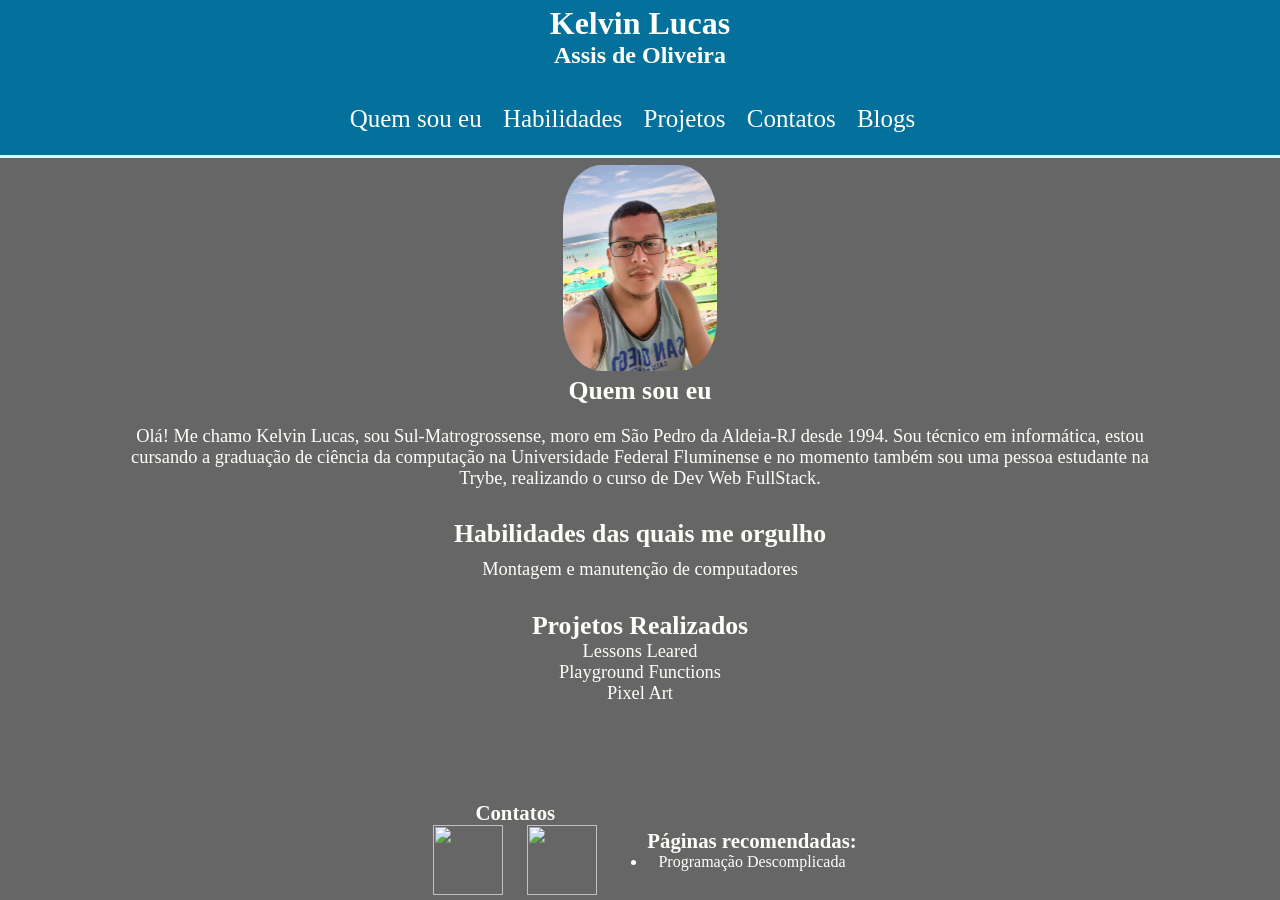
==== index.html @ f5dcf9ac "atualizacao" ====
<!DOCTYPE html>
<html lang="pt-br">
    <head>
        <title>Portfólio | Kelvin Lucas</title>
        <meta charset="UTF-8">
        <link href="css/estilo.css" rel="stylesheet" type="text/css">
    </head>

    <body>

        <header>
            <div class="cabecalho">
                <h1>Kelvin Lucas</h1>
                <h2>Assis  de Oliveira</h2>
            </div>
            <nav>
                <a class="menu" href="#quem-sou-eu">Quem sou eu</a>
                <a class="menu" href="#habilidades">Habilidades</a>
                <a class="menu" href="#project">Projetos</a>
                <a class="menu" href="#contato">Contatos</a>
                <a class="menu" href="#blog">Blogs</a>
             </nav>
        </header>

        <section>
            <div class="quem-sou-eu">
                <img id="foto-perfil" src="imagens/foto-perfil.jpg"><br>
                <h3>Quem sou eu</h3>
                <p class="texto">
                    Olá! Me chamo Kelvin Lucas, sou Sul-Matrogrossense, moro em São Pedro da Aldeia-RJ 
                    desde 1994. Sou técnico em informática, estou cursando a graduação de ciência da 
                    computação na Universidade Federal Fluminense e no momento também sou uma pessoa 
                    estudante na <a href="https://www.betrybe.com/">Trybe</a>, realizando o curso de Dev Web FullStack. 
                </p>
            </div>
            
            <div class="habilidades">
                <h3>Habilidades das quais me orgulho</h3>
                <ul>
                    <li>Montagem e manutenção de computadores</li>
                    <li></li>
                </ul>
            </div>
            <div class="projects" id="project">
                <ul>
                    <h3>Projetos Realizados</h3>
                    <li>
                        <a href="https://github.com/klaolp/projeto-leassons-learned-trybe">
                            Lessons Leared
                        </a>
                    </li>
                    <li>
                        <a href="https://github.com/klaolp/projeto-playground-functions-trybe">
                            Playground Functions
                        </a>
                    </li>
                    <li>
                        <a href="https://github.com/klaolp/projeto-pixel-art-trybe">
                            Pixel Art
                        </a>
                    </li>
                </ul>
            </div>
           
        </section>

        <footer>
            <div class="contato" id="contato">
                <h3>Contatos</h3>
                <a href="https://github.com/klaolp">
                    <img 
                        src="https://cdn.jsdelivr.net/gh/devicons/devicon/icons/github/github-original.svg"
                    />
                </a>
                <a href="https://www.linkedin.com/in/kelvin-lucas-assis-de-oliveira-46298821b/">
                    <img
                        src="https://cdn.jsdelivr.net/gh/devicons/devicon/icons/linkedin/linkedin-original-wordmark.svg"
                    />
                </a>
            </div>
            <div class="blogs" id="blog">
                <ul>
                    <h3>Páginas recomendadas:</h3>
                    <li>
                        <a
                            href="https://programacaodescomplicada.wordpress.com/"
                            target="_blank"
                        >
                            Programação Descomplicada
                        </a>
                    </li>
                </ul>
            </div>
        </footer>
    </body>
</html>
---- css/estilo.css ----
/* PARTE GERAL DA PÁGINA*/ /**/
*{
    padding: 0;
    margin: 0;
    font-family: "Century Gothic";
    text-align: center;
}

/*CABEÇALHO*/
header{
    background-color: #03719C;
    text-align: center;
    padding-top: 5px;
    height: 150px;
    width: 100%;
}

.cabecalho{
    height: 100px;
}

/*Menu de Navegação (Dentro do Header)*/
nav{
    text-align: center;
    font-size: 25px;
    height: 50px;
    vertical-align: middle;
    border-bottom: solid 3px #D0FEFE;
}

nav a{
    text-decoration: none;
    margin-right: 15px;
}

nav a:hover{
    color: #ffff80;
}

/*Conteúdo do section em diante*/
body {
    background-color: #666666;
    color: #fffffa;
    height: 100vh;
}
section{
    height: calc(100% - 250px);
    display: flex;
    flex-direction: column;
    overflow: auto;
    font-size: 1.15em;
}

section h3 {
    font-size: 1.4em;
}

section .texto {
    padding-left: 10%;
    padding-right: 10%;
}

.quem-sou-eu img{
    border-radius: 25%;
    margin-top: 10px;
}

.quem-sou-eu p{
    margin-top: 20px;
}

.habilidades{
    margin-top: 30px;
}

.habilidades li{
    margin-top: 10px;
}

a{
    color: #fffffa;
    text-decoration: none;
}

a:hover {
    color: black;
}

.quem-sou-eu img {
    width: 154px;
    height: 206px;
}

/* Rodapé */
footer {
    position: absolute;
    bottom: 0;
    width: 100%;
    display: flex;
    flex-direction: row;
    align-items: center;
    justify-content: center;
    height: 100px;
}

footer h3 {
    font-size: 1.3em;
}

.contato {
    padding-left: 20px;
    padding-right: 20px;
}

.contato img{
    width: 70px;
    height: 70px;
    padding-left: 10px;
    padding-right: 10px;
}

.blogs {
    padding-left: 20px;
    padding-right: 20px;
}
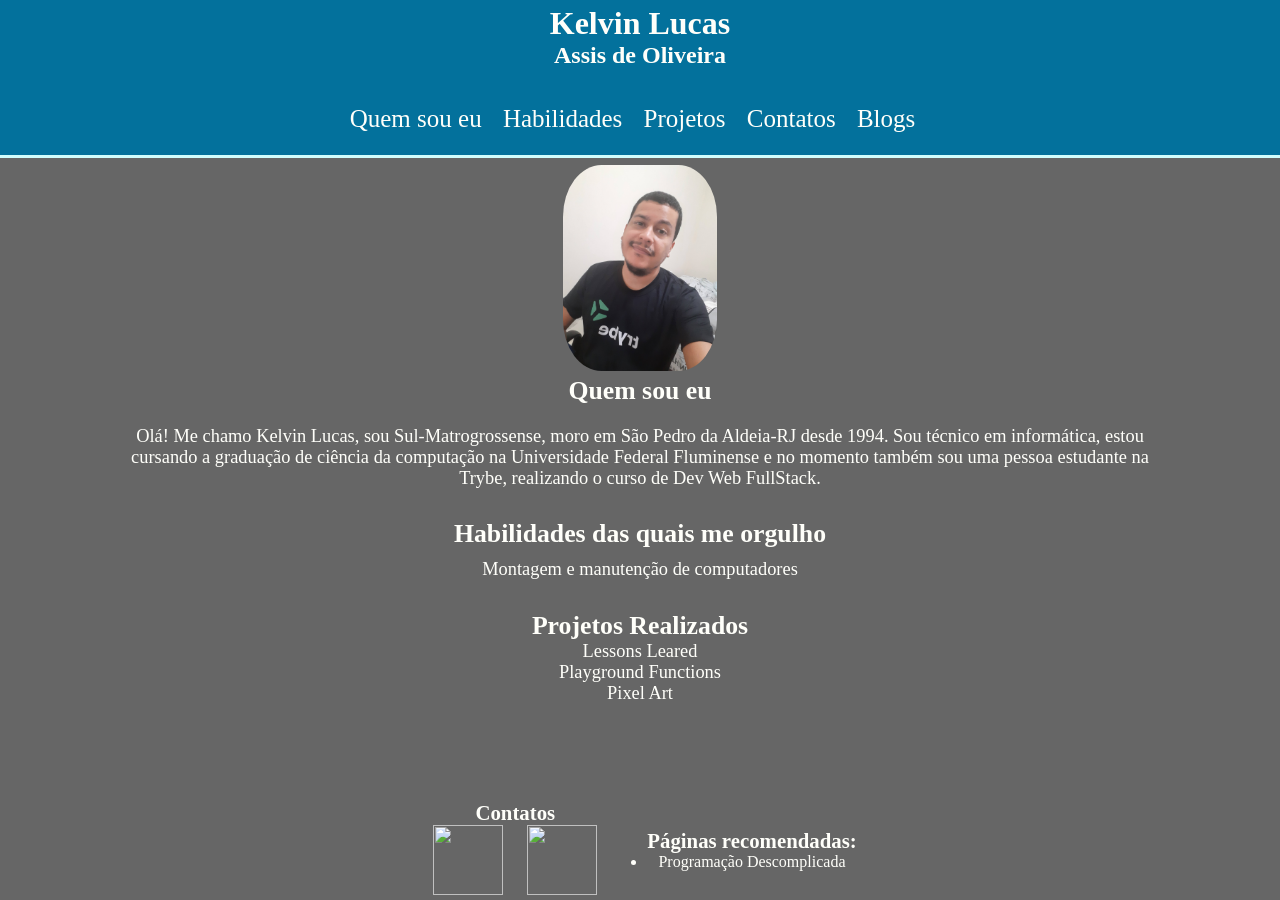
==== commit 0986eea7: "Atualização" ====
(no text change in the page or its own stylesheets)
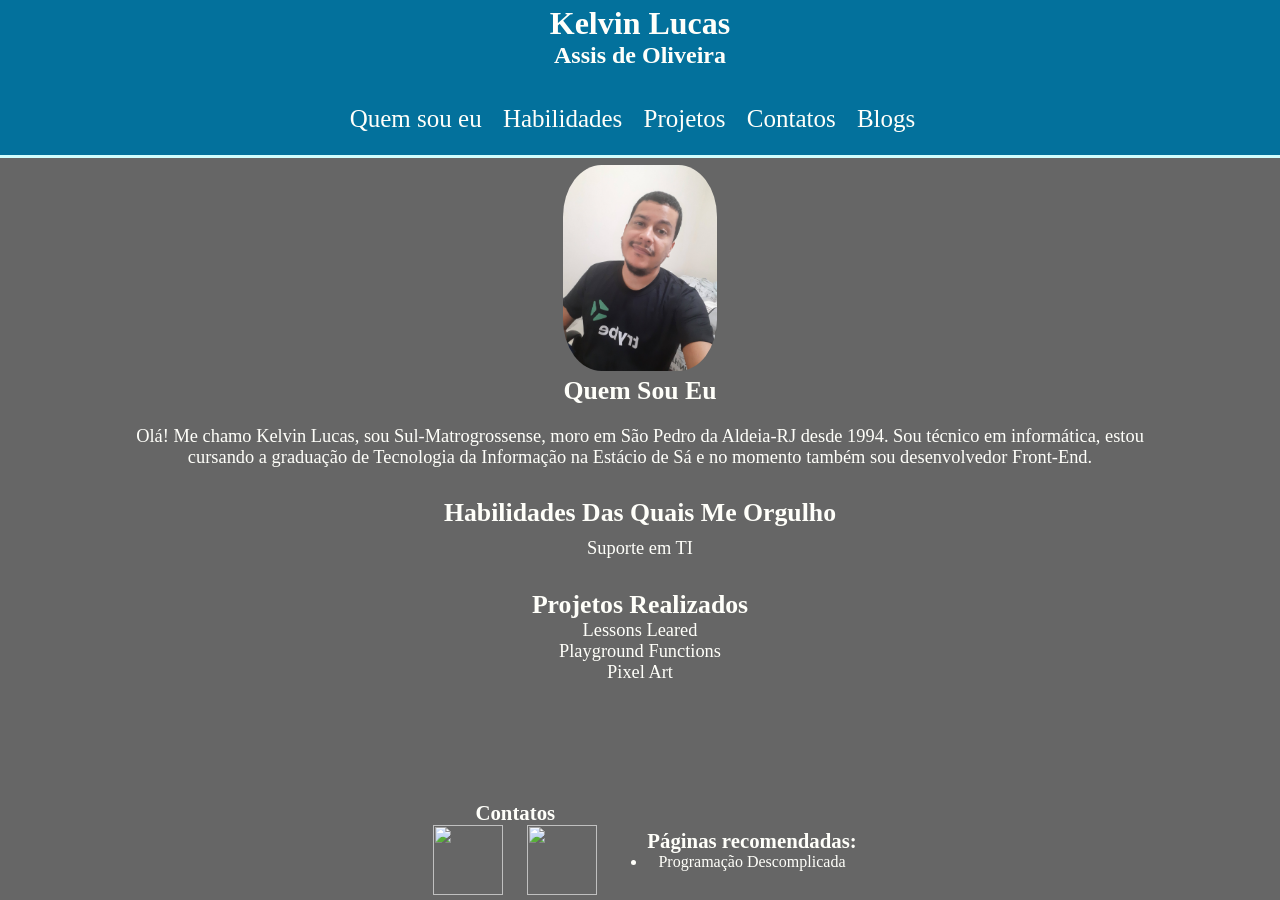
==== commit 97119c41: "Mudanças antes do bootstrap" ====
--- a/index.html
+++ b/index.html
@@ -25,19 +25,18 @@
         <section>
             <div class="quem-sou-eu">
                 <img id="foto-perfil" src="imagens/foto-perfil.jpg"><br>
-                <h3>Quem sou eu</h3>
+                <h3>Quem Sou Eu</h3>
                 <p class="texto">
                     Olá! Me chamo Kelvin Lucas, sou Sul-Matrogrossense, moro em São Pedro da Aldeia-RJ 
-                    desde 1994. Sou técnico em informática, estou cursando a graduação de ciência da 
-                    computação na Universidade Federal Fluminense e no momento também sou uma pessoa 
-                    estudante na <a href="https://www.betrybe.com/">Trybe</a>, realizando o curso de Dev Web FullStack. 
+                    desde 1994. Sou técnico em informática, estou cursando a graduação de Tecnologia da Informação
+                    na Estácio de Sá e no momento também sou desenvolvedor Front-End. 
                 </p>
             </div>
             
             <div class="habilidades">
-                <h3>Habilidades das quais me orgulho</h3>
+                <h3>Habilidades Das Quais Me Orgulho</h3>
                 <ul>
-                    <li>Montagem e manutenção de computadores</li>
+                    <li>Suporte em TI</li>
                     <li></li>
                 </ul>
             </div>
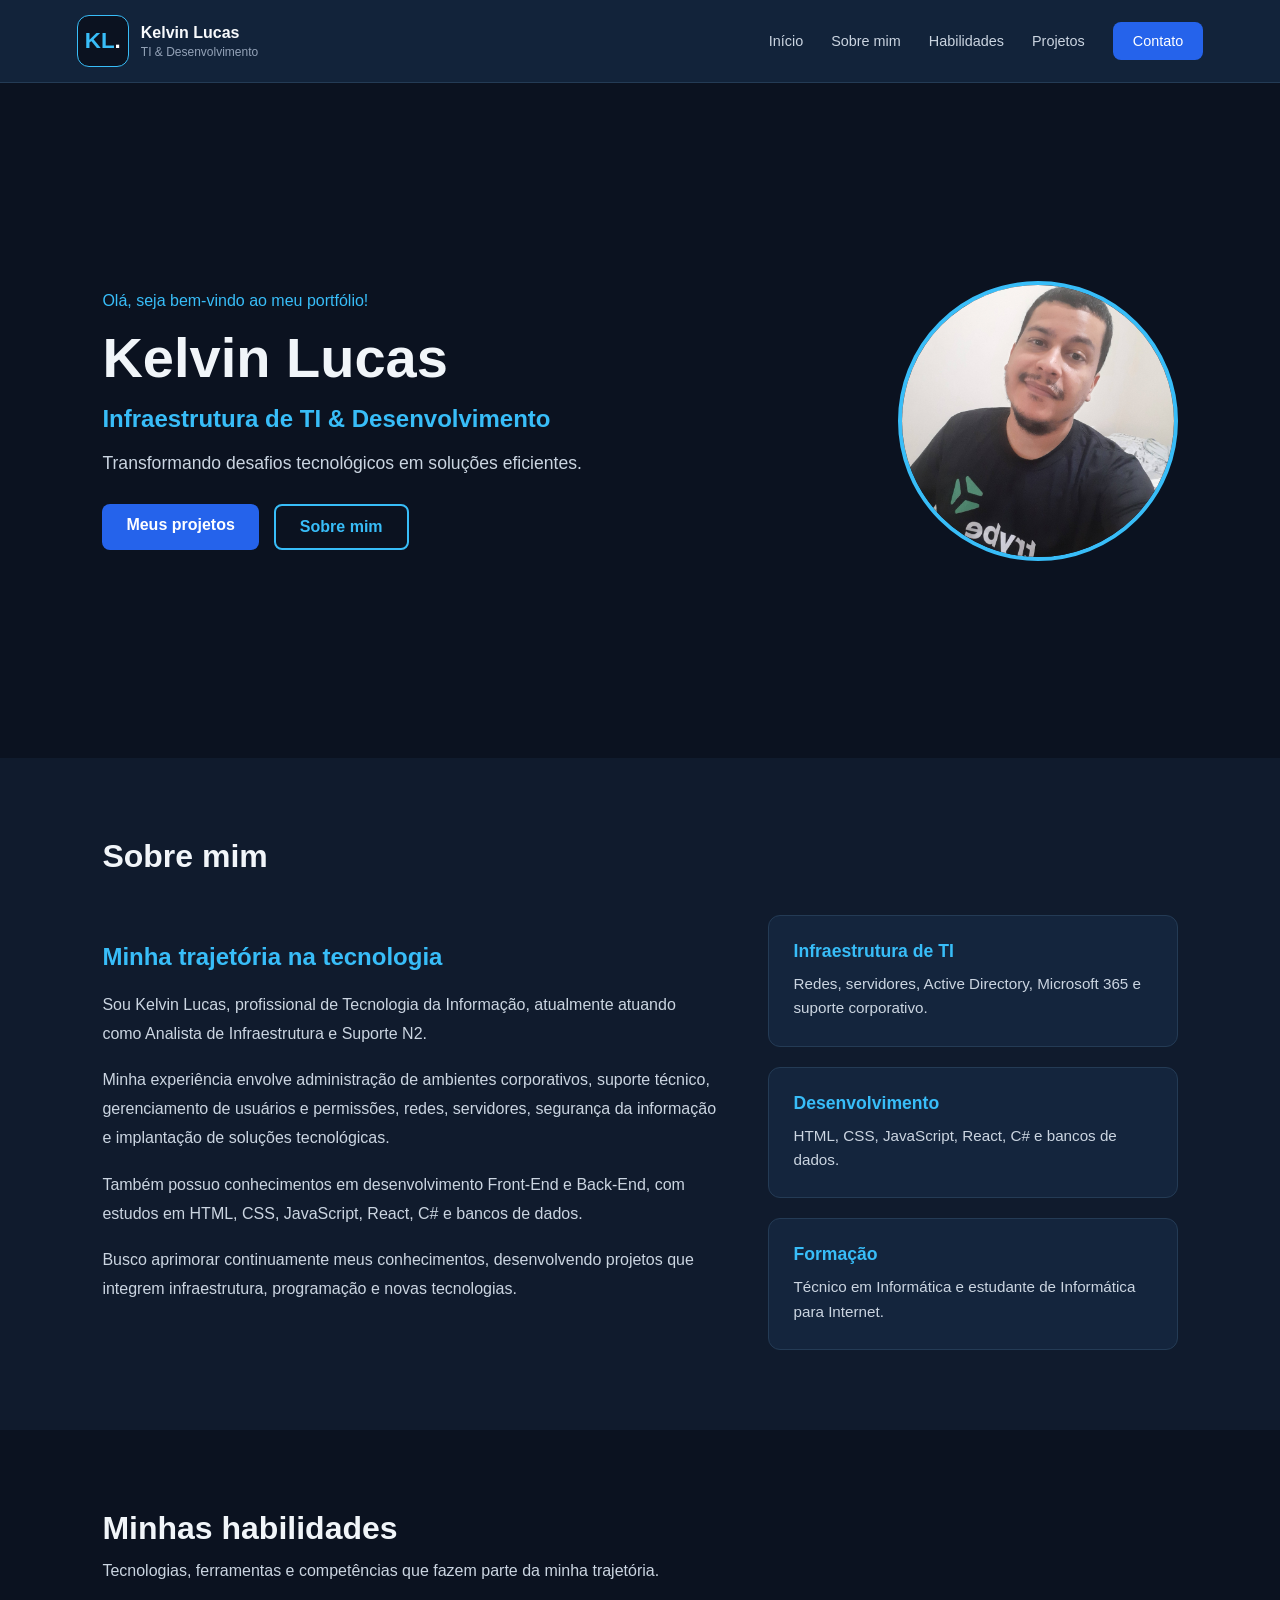
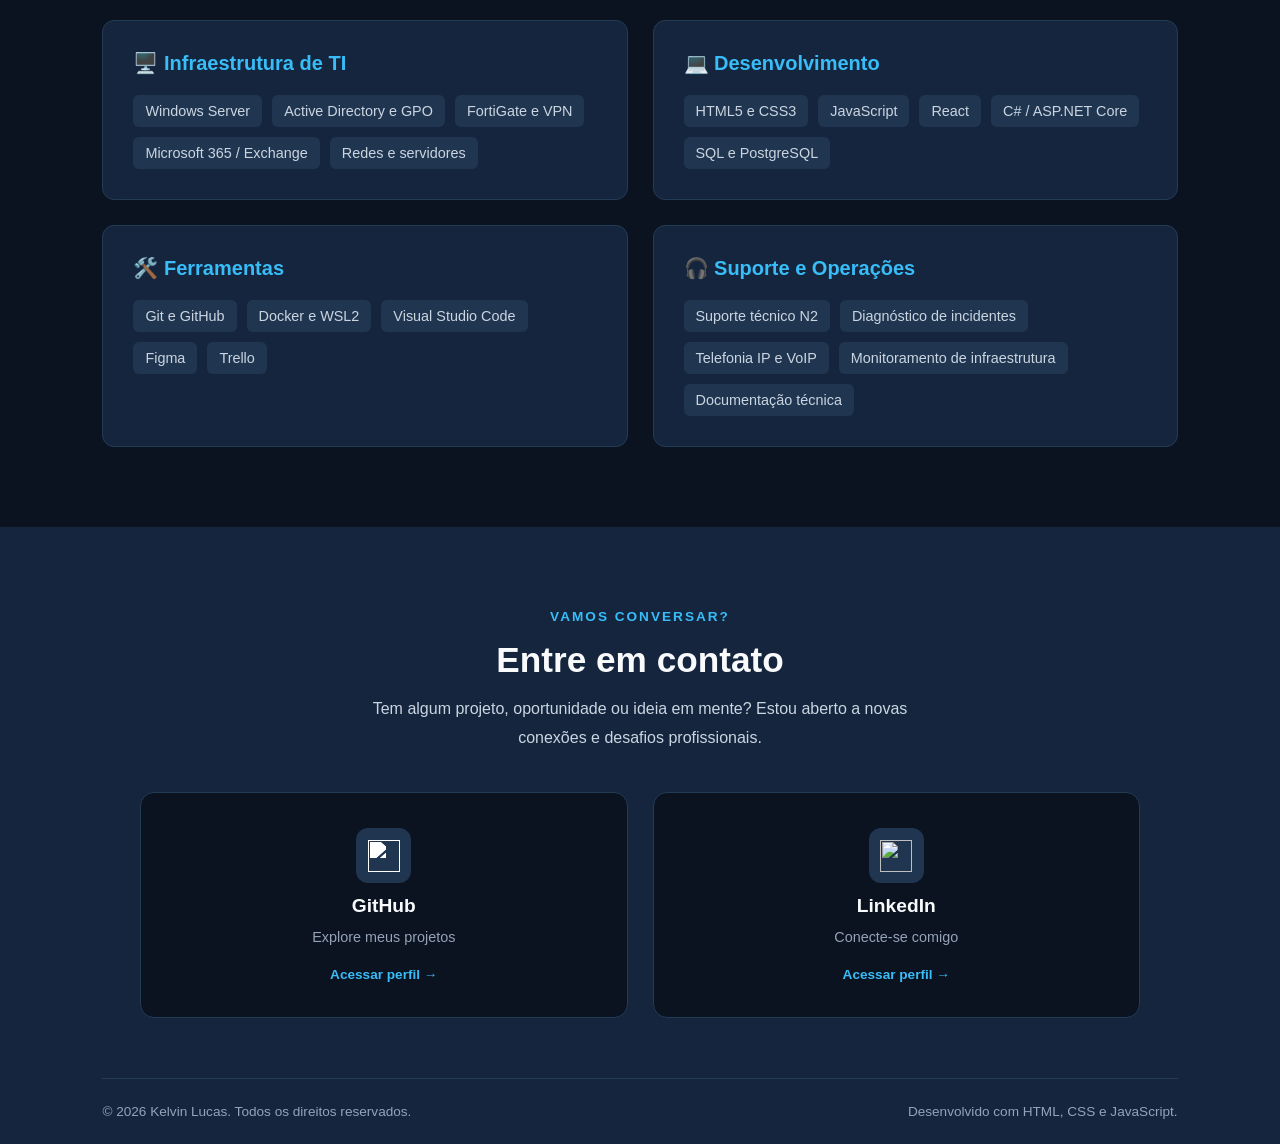
==== commit 0bcd3381: "Atualiza layout e identidade visual do portfolio" ====
--- a/index.html
+++ b/index.html
@@ -1,95 +1,317 @@
 <!DOCTYPE html>
 <html lang="pt-br">
     <head>
-        <title>Portfólio | Kelvin Lucas</title>
         <meta charset="UTF-8">
-        <link href="css/estilo.css" rel="stylesheet" type="text/css">
+        <meta name="viewport"
+            content="width=device-width, initial-scale=1.0">
+
+        <meta name="description"
+            content="Portfólio profissional de Kelvin Lucas,
+            profissional de Tecnologia da Informação.">
+
+        <title>Kelvin Lucas | TI & Desenvolvimento</title>
+
+        <link rel="icon" type="image/svg+xml" href="imagens/favicon.svg">
+
+        <link rel="stylesheet" href="css/estilo.css">
     </head>
 
     <body>
 
-        <header>
-            <div class="cabecalho">
-                <h1>Kelvin Lucas</h1>
-                <h2>Assis  de Oliveira</h2>
+        
+        <header class="header">
+
+            <div class="header-container">
+
+                <a href="#inicio" class="logo" aria-label="Voltar ao início">
+
+                    <span class="logo-simbolo">KL<span>.</span></span>
+
+                    <div class="logo-texto">
+                        <strong>Kelvin Lucas</strong>
+                        <small>TI & Desenvolvimento</small>
+                    </div>
+
+                </a>
+
+                <nav class="menu-navegacao" aria-label="Navegação principal">
+
+                    <a href="#inicio">Início</a>
+                    <a href="#sobre">Sobre mim</a>
+                    <a href="#habilidades">Habilidades</a>
+                    <a href="#projetos">Projetos</a>
+                    <a href="#contato" class="menu-contato">Contato</a>
+
+                </nav>
+
             </div>
-            <nav>
-                <a class="menu" href="#quem-sou-eu">Quem sou eu</a>
-                <a class="menu" href="#habilidades">Habilidades</a>
-                <a class="menu" href="#project">Projetos</a>
-                <a class="menu" href="#contato">Contatos</a>
-                <a class="menu" href="#blog">Blogs</a>
-             </nav>
+
         </header>
 
-        <section>
-            <div class="quem-sou-eu">
-                <img id="foto-perfil" src="imagens/foto-perfil.jpg"><br>
-                <h3>Quem Sou Eu</h3>
-                <p class="texto">
-                    Olá! Me chamo Kelvin Lucas, sou Sul-Matrogrossense, moro em São Pedro da Aldeia-RJ 
-                    desde 1994. Sou técnico em informática, estou cursando a graduação de Tecnologia da Informação
-                    na Estácio de Sá e no momento também sou desenvolvedor Front-End. 
+
+        <main>
+
+            <section id="inicio" class="inicio">
+
+                <div class="inicio-conteudo">
+
+                    <div class="inicio-texto">
+                        <span class="saudacao">
+                            Olá, seja bem-vindo ao meu portfólio!
+                        </span>
+
+                        <h2>Kelvin Lucas</h2>
+
+                        <h3>
+                            Infraestrutura de TI &
+                            Desenvolvimento
+                        </h3>
+
+                        <p>
+                            Transformando desafios tecnológicos
+                            em soluções eficientes.
+                        </p>
+
+                        <div class="inicio-botoes">
+                            <a href="#projetos" class="btn-primario">
+                                Meus projetos
+                            </a>
+
+                            <a href="#sobre" class="btn-secundario">
+                                Sobre mim
+                            </a>
+                        </div>
+                    </div>
+
+                    <div class="inicio-imagem">
+                        <img
+                            src="imagens/foto-perfil.jpg"
+                            alt="Foto de Kelvin Lucas"
+                        >
+                    </div>
+
+                </div>
+
+            </section>
+
+            <!-- ETAPA 2.2 - SOBRE MIM -->
+
+            <section id="sobre" class="sobre">
+
+                <div class="sobre-container">
+
+                    <h2>Sobre mim</h2>
+
+                    <div class="sobre-conteudo">
+
+                        <div class="sobre-texto">
+
+                            <h3>Minha trajetória na tecnologia</h3>
+
+                            <p>
+                                Sou Kelvin Lucas, profissional de Tecnologia
+                                da Informação, atualmente atuando como
+                                Analista de Infraestrutura e Suporte N2.
+                            </p>
+
+                            <p>
+                                Minha experiência envolve administração
+                                de ambientes corporativos, suporte técnico,
+                                gerenciamento de usuários e permissões,
+                                redes, servidores, segurança da informação
+                                e implantação de soluções tecnológicas.
+                            </p>
+
+                            <p>
+                                Também possuo conhecimentos em
+                                desenvolvimento Front-End e Back-End,
+                                com estudos em HTML, CSS, JavaScript,
+                                React, C# e bancos de dados.
+                            </p>
+
+                            <p>
+                                Busco aprimorar continuamente meus
+                                conhecimentos, desenvolvendo projetos
+                                que integrem infraestrutura, programação
+                                e novas tecnologias.
+                            </p>
+
+                        </div>
+
+                        <div class="sobre-cards">
+
+                            <article class="sobre-card">
+                                <h4>Infraestrutura de TI</h4>
+                                <p>
+                                    Redes, servidores, Active Directory,
+                                    Microsoft 365 e suporte corporativo.
+                                </p>
+                            </article>
+
+                            <article class="sobre-card">
+                                <h4>Desenvolvimento</h4>
+                                <p>
+                                    HTML, CSS, JavaScript, React,
+                                    C# e bancos de dados.
+                                </p>
+                            </article>
+
+                            <article class="sobre-card">
+                                <h4>Formação</h4>
+                                <p>
+                                    Técnico em Informática e
+                                    estudante de Informática para Internet.
+                                </p>
+                            </article>
+
+                        </div>
+
+                    </div>
+
+                </div>
+
+            </section>
+
+            
+            <section id="habilidades" class="habilidades">
+
+                <div class="habilidades-container">
+
+                    <h2>Minhas habilidades</h2>
+
+                    <p class="habilidades-descricao">
+                        Tecnologias, ferramentas e competências
+                        que fazem parte da minha trajetória.
+                    </p>
+
+                    <div class="habilidades-grid">
+
+                        <!-- INFRAESTRUTURA -->
+                        <article class="habilidade-card">
+                            <h3>🖥️ Infraestrutura de TI</h3>
+
+                            <ul class="habilidade-lista">
+                                <li>Windows Server</li>
+                                <li>Active Directory e GPO</li>
+                                <li>FortiGate e VPN</li>
+                                <li>Microsoft 365 / Exchange</li>
+                                <li>Redes e servidores</li>
+                            </ul>
+                        </article>
+
+                        <!-- DESENVOLVIMENTO -->
+                        <article class="habilidade-card">
+                            <h3>💻 Desenvolvimento</h3>
+
+                            <ul class="habilidade-lista">
+                                <li>HTML5 e CSS3</li>
+                                <li>JavaScript</li>
+                                <li>React</li>
+                                <li>C# / ASP.NET Core</li>
+                                <li>SQL e PostgreSQL</li>
+                            </ul>
+                        </article>
+
+                        <!-- FERRAMENTAS -->
+                        <article class="habilidade-card">
+                            <h3>🛠️ Ferramentas</h3>
+
+                            <ul class="habilidade-lista">
+                                <li>Git e GitHub</li>
+                                <li>Docker e WSL2</li>
+                                <li>Visual Studio Code</li>
+                                <li>Figma</li>
+                                <li>Trello</li>
+                            </ul>
+                        </article>
+
+                        <!-- SUPORTE -->
+                        <article class="habilidade-card">
+                            <h3>🎧 Suporte e Operações</h3>
+
+                            <ul class="habilidade-lista">
+                                <li>Suporte técnico N2</li>
+                                <li>Diagnóstico de incidentes</li>
+                                <li>Telefonia IP e VoIP</li>
+                                <li>Monitoramento de infraestrutura</li>
+                                <li>Documentação técnica</li>
+                            </ul>
+                        </article>
+
+                    </div>
+
+                </div>
+
+            </section>
+
+
+        </main>
+
+        
+        <footer id="contato" class="footer">
+
+            <div class="contato-container">
+
+                <span class="contato-subtitulo">
+                    VAMOS CONVERSAR?
+                </span>
+
+                <h2>Entre em contato</h2>
+
+                <p class="contato-descricao">
+                    Tem algum projeto, oportunidade ou ideia em mente?
+                    Estou aberto a novas conexões e desafios profissionais.
                 </p>
+
+                <div class="contato-grid">
+
+                    <a href="https://github.com/klaolp"
+                    target="_blank"
+                    rel="noopener noreferrer"
+                    class="contato-card">
+
+                        <div class="contato-icone">
+                            <img
+                                src="https://cdn.jsdelivr.net/gh/devicons/devicon@latest/icons/github/github-original.svg"
+                                alt=""
+                                class="icone-github"
+                            >
+                        </div>
+
+                        <h3>GitHub</h3>
+                        <p>Explore meus projetos</p>
+                        <span class="contato-link">Acessar perfil →</span>
+
+                    </a>
+
+                    <a href="https://www.linkedin.com/in/kelvin-lucas-assis-de-oliveira-46298821b/"
+                    target="_blank"
+                    rel="noopener noreferrer"
+                    class="contato-card">
+
+                        <div class="contato-icone">
+                            <img
+                                src="https://cdn.jsdelivr.net/gh/devicons/devicon@latest/icons/linkedin/linkedin-original.svg"
+                                alt=""
+                            >
+                        </div>
+
+                        <h3>LinkedIn</h3>
+                        <p>Conecte-se comigo</p>
+                        <span class="contato-link">Acessar perfil →</span>
+
+                    </a>
+
+                </div>
+
             </div>
-            
-            <div class="habilidades">
-                <h3>Habilidades Das Quais Me Orgulho</h3>
-                <ul>
-                    <li>Suporte em TI</li>
-                    <li></li>
-                </ul>
+
+            <div class="footer-bottom">
+                <p>© 2026 Kelvin Lucas. Todos os direitos reservados.</p>
+                <p>Desenvolvido com HTML, CSS e JavaScript.</p>
             </div>
-            <div class="projects" id="project">
-                <ul>
-                    <h3>Projetos Realizados</h3>
-                    <li>
-                        <a href="https://github.com/klaolp/projeto-leassons-learned-trybe">
-                            Lessons Leared
-                        </a>
-                    </li>
-                    <li>
-                        <a href="https://github.com/klaolp/projeto-playground-functions-trybe">
-                            Playground Functions
-                        </a>
-                    </li>
-                    <li>
-                        <a href="https://github.com/klaolp/projeto-pixel-art-trybe">
-                            Pixel Art
-                        </a>
-                    </li>
-                </ul>
-            </div>
-           
-        </section>
-
-        <footer>
-            <div class="contato" id="contato">
-                <h3>Contatos</h3>
-                <a href="https://github.com/klaolp">
-                    <img 
-                        src="https://cdn.jsdelivr.net/gh/devicons/devicon/icons/github/github-original.svg"
-                    />
-                </a>
-                <a href="https://www.linkedin.com/in/kelvin-lucas-assis-de-oliveira-46298821b/">
-                    <img
-                        src="https://cdn.jsdelivr.net/gh/devicons/devicon/icons/linkedin/linkedin-original-wordmark.svg"
-                    />
-                </a>
-            </div>
-            <div class="blogs" id="blog">
-                <ul>
-                    <h3>Páginas recomendadas:</h3>
-                    <li>
-                        <a
-                            href="https://programacaodescomplicada.wordpress.com/"
-                            target="_blank"
-                        >
-                            Programação Descomplicada
-                        </a>
-                    </li>
-                </ul>
-            </div>
+
         </footer>
+
     </body>
 </html>
--- a/css/estilo.css
+++ b/css/estilo.css
@@ -1,125 +1,518 @@
-/* PARTE GERAL DA PÁGINA*/ /**/
-*{
+/* =========================================
+   PORTFÓLIO KELVIN LUCAS - ESTILO GERAL
+========================================= */
+:root {
+    --fundo: #0B1220;
+    --fundo-alternativo: #101B2D;
+    --superficie: #14253D;
+    --borda: #243B55;
+    --destaque: #38BDF8;
+    --botao: #2563EB;
+    --texto: #F1F5F9;
+    --texto-suave: #CBD5E1;
+}
+
+* {
+    margin: 0;
     padding: 0;
-    margin: 0;
-    font-family: "Century Gothic";
+    box-sizing: border-box;
+}
+
+html { scroll-behavior: smooth; }
+
+body {
+    font-family: Arial, sans-serif;
+    background-color: var(--fundo);
+    color: var(--texto);
+    min-height: 100vh;
+    display: flex;
+    flex-direction: column;
+}
+
+a { color: inherit; }
+
+
+/* =========================================
+   HEADER MODERNO
+========================================= */
+
+.header {
+    position: sticky;
+    top: 0;
+    z-index: 1000;
+
+    width: 100%;
+    padding: 15px 6%;
+
+    background-color: rgba(20, 37, 61, 0.92);
+    backdrop-filter: blur(12px);
+
+    border-bottom: 1px solid #243B55;
+}
+
+.header-container {
+    max-width: 1200px;
+    margin: 0 auto;
+
+    display: flex;
+    justify-content: space-between;
+    align-items: center;
+    gap: 30px;
+}
+
+/* LOGOTIPO */
+
+.logo {
+    display: flex;
+    align-items: center;
+    gap: 12px;
+
+    text-decoration: none;
+}
+
+.logo-simbolo {
+    display: flex;
+    align-items: center;
+    justify-content: center;
+
+    width: 52px;
+    height: 52px;
+
+    background-color: #0B1220;
+    border: 1px solid #38BDF8;
+    border-radius: 12px;
+
+    color: #38BDF8;
+    font-size: 1.4rem;
+    font-weight: 800;
+}
+
+.logo-simbolo span {
+    color: white;
+}
+
+.logo-texto {
+    display: flex;
+    flex-direction: column;
+    gap: 3px;
+}
+
+.logo-texto strong {
+    color: #F8FAFC;
+    font-size: 1rem;
+}
+
+.logo-texto small {
+    color: #94A3B8;
+    font-size: 0.75rem;
+}
+
+/* MENU */
+
+.menu-navegacao {
+    display: flex;
+    align-items: center;
+    gap: 28px;
+}
+
+.menu-navegacao a {
+    color: #CBD5E1;
+    text-decoration: none;
+    font-size: 0.9rem;
+    font-weight: 500;
+
+    transition: color 0.3s ease;
+}
+
+.menu-navegacao a:hover {
+    color: #38BDF8;
+}
+
+/* BOTÃO CONTATO */
+
+.menu-navegacao .menu-contato {
+    background-color: #2563EB;
+    color: white;
+
+    padding: 11px 20px;
+    border-radius: 8px;
+
+    transition: background-color 0.3s ease,
+                transform 0.3s ease;
+}
+
+.menu-navegacao .menu-contato:hover {
+    background-color: #1D4ED8;
+    color: white;
+    transform: translateY(-2px);
+}
+
+/* RESPONSIVIDADE */
+
+@media (max-width: 768px) {
+
+    .header {
+        padding: 12px 5%;
+    }
+
+    .header-container {
+        flex-direction: column;
+        gap: 15px;
+    }
+
+    .menu-navegacao {
+        justify-content: center;
+        flex-wrap: wrap;
+        gap: 12px 18px;
+    }
+
+    .menu-navegacao a {
+        font-size: 0.85rem;
+    }
+
+    .logo-simbolo {
+        width: 44px;
+        height: 44px;
+    }
+
+}
+
+/* COMPENSAÇÃO PARA HEADER FIXO */
+
+section,
+footer {
+    scroll-margin-top: 110px;
+}
+
+@media (max-width: 768px) {
+    section,
+    footer {
+        scroll-margin-top: 180px;
+    }
+}
+
+
+/* ETAPA 2.1 - APRESENTAÇÃO INICIAL */
+.inicio {
+    min-height: 75vh;
+    display: flex;
+    align-items: center;
+    justify-content: center;
+    padding: 60px 8%;
+}
+
+.inicio-conteudo {
+    width: 100%;
+    max-width: 1100px;
+    display: flex;
+    align-items: center;
+    justify-content: space-between;
+    gap: 50px;
+}
+
+.inicio-texto {
+    flex: 1;
+    min-width: 0;
+    text-align: left;
+}
+
+.saudacao { color: var(--destaque); font-size: 1rem; }
+
+.inicio-texto h2 {
+    font-size: 3.5rem;
+    color: var(--texto);
+    margin: 15px 0;
+}
+
+.inicio-texto h3 {
+    font-size: 1.5rem;
+    color: var(--destaque);
+    margin-bottom: 20px;
+}
+
+.inicio-texto p { color: var(--texto-suave); font-size: 1.1rem; }
+
+.inicio-botoes {
+    display: flex;
+    flex-wrap: wrap;
+    gap: 15px;
+    margin-top: 30px;
+}
+
+.inicio-botoes a {
+    display: inline-block;
+    padding: 12px 24px;
+    border-radius: 8px;
+    text-decoration: none;
+    font-weight: bold;
+    transition: transform .3s ease, background-color .3s ease;
+}
+
+.btn-primario { background-color: var(--botao); color: white; }
+.btn-secundario { border: 2px solid var(--destaque); color: var(--destaque); }
+.inicio-botoes a:hover { transform: translateY(-3px); }
+
+.inicio-imagem img {
+    display: block;
+    width: 280px;
+    height: 280px;
+    border-radius: 50%;
+    object-fit: cover;
+    border: 4px solid var(--destaque);
+}
+
+/* Compatibilidade com foto da estrutura anterior */
+.foto-perfil {
+    width: 160px;
+    height: 160px;
+    object-fit: cover;
+    border-radius: 50%;
+    margin-bottom: 20px;
+}
+
+/* ETAPA 2.2 - SOBRE MIM */
+.sobre { background-color: var(--fundo-alternativo); padding: 80px 8%; }
+.sobre-container { max-width: 1100px; margin: 0 auto; }
+.sobre-container h2 { font-size: 2rem; margin-bottom: 40px; }
+
+.sobre-conteudo {
+    display: grid;
+    grid-template-columns: minmax(0, 1.5fr) minmax(0, 1fr);
+    gap: 50px;
+    align-items: center;
+}
+
+.sobre-texto { text-align: left; }
+.sobre-texto h3 { color: var(--destaque); font-size: 1.5rem; margin-bottom: 20px; }
+.sobre-texto p { color: var(--texto-suave); line-height: 1.8; margin-bottom: 18px; }
+
+.sobre-cards { display: flex; flex-direction: column; gap: 20px; }
+
+.sobre-card {
+    background-color: var(--superficie);
+    padding: 25px;
+    border-radius: 12px;
+    border: 1px solid var(--borda);
+    text-align: left;
+    transition: transform .3s ease, border-color .3s ease;
+}
+
+.sobre-card:hover { transform: translateY(-5px); border-color: var(--destaque); }
+.sobre-card h4 { color: var(--destaque); margin-bottom: 10px; font-size: 1.1rem; }
+.sobre-card p { color: var(--texto-suave); font-size: .95rem; line-height: 1.6; }
+
+/* ETAPA 3 - HABILIDADES TÉCNICAS */
+.habilidades { background-color: var(--fundo); padding: 80px 8%; }
+.habilidades-container { max-width: 1100px; margin: 0 auto; }
+.habilidades-container h2 { font-size: 2rem; margin-bottom: 15px; }
+.habilidades-descricao { color: var(--texto-suave); margin-bottom: 40px; }
+
+.habilidades-grid {
+    display: grid;
+    grid-template-columns: repeat(2, minmax(0, 1fr));
+    gap: 25px;
+}
+
+.habilidade-card {
+    background-color: var(--superficie);
+    border: 1px solid var(--borda);
+    border-radius: 12px;
+    padding: 30px;
+    text-align: left;
+    transition: transform .3s ease, border-color .3s ease, box-shadow .3s ease;
+}
+
+.habilidade-card:hover {
+    transform: translateY(-6px);
+    border-color: var(--destaque);
+    box-shadow: 0 8px 25px rgba(56, 189, 248, .12);
+}
+
+.habilidade-card h3 { color: var(--destaque); font-size: 1.25rem; margin-bottom: 20px; }
+
+.habilidade-lista { display: flex; flex-wrap: wrap; gap: 10px; list-style: none; }
+.habilidade-lista li {
+    background-color: #203650;
+    color: var(--texto-suave);
+    padding: 8px 12px;
+    border-radius: 6px;
+    font-size: .9rem;
+}
+
+
+/* =========================================
+   CONTATO E RODAPÉ
+========================================= */
+
+.footer {
+    background-color: #14253D;
+    padding: 80px 8% 25px;
     text-align: center;
 }
 
-/*CABEÇALHO*/
-header{
-    background-color: #03719C;
-    text-align: center;
-    padding-top: 5px;
-    height: 150px;
-    width: 100%;
-}
-
-.cabecalho{
-    height: 100px;
-}
-
-/*Menu de Navegação (Dentro do Header)*/
-nav{
-    text-align: center;
-    font-size: 25px;
-    height: 50px;
-    vertical-align: middle;
-    border-bottom: solid 3px #D0FEFE;
-}
-
-nav a{
+.contato-container {
+    max-width: 1000px;
+    margin: 0 auto;
+}
+
+.contato-subtitulo {
+    color: #38BDF8;
+    font-size: 0.85rem;
+    font-weight: bold;
+    letter-spacing: 2px;
+}
+
+.contato-container h2 {
+    color: #F8FAFC;
+    font-size: 2.2rem;
+    margin: 15px 0;
+}
+
+.contato-descricao {
+    color: #CBD5E1;
+    max-width: 600px;
+    margin: 0 auto 40px;
+    line-height: 1.8;
+}
+
+/* CARDS DE CONTATO */
+
+.contato-grid {
+    display: grid;
+    grid-template-columns: repeat(2, minmax(0, 1fr));
+    gap: 25px;
+    margin-bottom: 60px;
+}
+
+.contato-card {
+    display: flex;
+    flex-direction: column;
+    align-items: center;
+    gap: 12px;
+
+    background-color: #0B1220;
+    border: 1px solid #243B55;
+    border-radius: 14px;
+
+    padding: 35px 20px;
     text-decoration: none;
-    margin-right: 15px;
-}
-
-nav a:hover{
-    color: #ffff80;
-}
-
-/*Conteúdo do section em diante*/
-body {
-    background-color: #666666;
-    color: #fffffa;
-    height: 100vh;
-}
-section{
-    height: calc(100% - 250px);
-    display: flex;
-    flex-direction: column;
-    overflow: auto;
-    font-size: 1.15em;
-}
-
-section h3 {
-    font-size: 1.4em;
-}
-
-section .texto {
-    padding-left: 10%;
-    padding-right: 10%;
-}
-
-.quem-sou-eu img{
-    border-radius: 25%;
+
+    transition: transform 0.3s ease,
+                border-color 0.3s ease,
+                box-shadow 0.3s ease;
+}
+
+.contato-card:hover {
+    transform: translateY(-6px);
+    border-color: #38BDF8;
+    box-shadow: 0 8px 25px rgba(56, 189, 248, 0.12);
+}
+
+.contato-icone {
+    width: 55px;
+    height: 55px;
+
+    display: flex;
+    align-items: center;
+    justify-content: center;
+
+    background-color: #203650;
+    border-radius: 12px;
+
+    color: #38BDF8;
+    font-size: 1.5rem;
+    font-weight: bold;
+}
+
+.contato-card h3 {
+    color: #F8FAFC;
+    font-size: 1.2rem;
+}
+
+.contato-card p {
+    color: #94A3B8;
+    font-size: 0.9rem;
+}
+
+.contato-link {
+    color: #38BDF8;
+    font-size: 0.85rem;
+    font-weight: bold;
     margin-top: 10px;
 }
 
-.quem-sou-eu p{
-    margin-top: 20px;
-}
-
-.habilidades{
-    margin-top: 30px;
-}
-
-.habilidades li{
-    margin-top: 10px;
-}
-
-a{
-    color: #fffffa;
-    text-decoration: none;
-}
-
-a:hover {
-    color: black;
-}
-
-.quem-sou-eu img {
-    width: 154px;
-    height: 206px;
-}
-
-/* Rodapé */
-footer {
-    position: absolute;
-    bottom: 0;
-    width: 100%;
-    display: flex;
-    flex-direction: row;
-    align-items: center;
-    justify-content: center;
-    height: 100px;
-}
-
-footer h3 {
-    font-size: 1.3em;
-}
-
-.contato {
-    padding-left: 20px;
-    padding-right: 20px;
-}
-
-.contato img{
-    width: 70px;
-    height: 70px;
-    padding-left: 10px;
-    padding-right: 10px;
-}
-
-.blogs {
-    padding-left: 20px;
-    padding-right: 20px;
-}
+/* RODAPÉ INFERIOR */
+
+.footer-bottom {
+    max-width: 1200px;
+    margin: 0 auto;
+
+    padding-top: 25px;
+    border-top: 1px solid #243B55;
+
+    display: flex;
+    justify-content: space-between;
+    align-items: center;
+    gap: 15px;
+}
+
+.footer-bottom p {
+    color: #94A3B8;
+    font-size: 0.85rem;
+}
+
+/* RESPONSIVIDADE */
+
+@media (max-width: 768px) {
+
+    .footer {
+        padding: 60px 6% 25px;
+    }
+
+    .contato-grid {
+        grid-template-columns: 1fr;
+        gap: 15px;
+    }
+
+    .footer-bottom {
+        flex-direction: column;
+        text-align: center;
+    }
+
+    .contato-container h2 {
+        font-size: 1.8rem;
+    }
+}
+
+/* ÍCONES DAS REDES SOCIAIS */
+
+.contato-icone img {
+    width: 32px;
+    height: 32px;
+    object-fit: contain;
+    transition: transform 0.3s ease;
+}
+
+/* O ícone original do GitHub é preto.
+   Este filtro o torna branco no tema escuro. */
+
+.icone-github {
+    filter: brightness(0) invert(1);
+}
+
+/* EFEITO AO PASSAR O MOUSE */
+
+.contato-card {
+    cursor: pointer;
+}
+
+.contato-card:hover .contato-icone img {
+    transform: scale(1.15);
+}
+
+/* ACESSIBILIDADE PARA TECLADO */
+
+.contato-card:focus-visible {
+    outline: 2px solid #38BDF8;
+    outline-offset: 4px;
+}
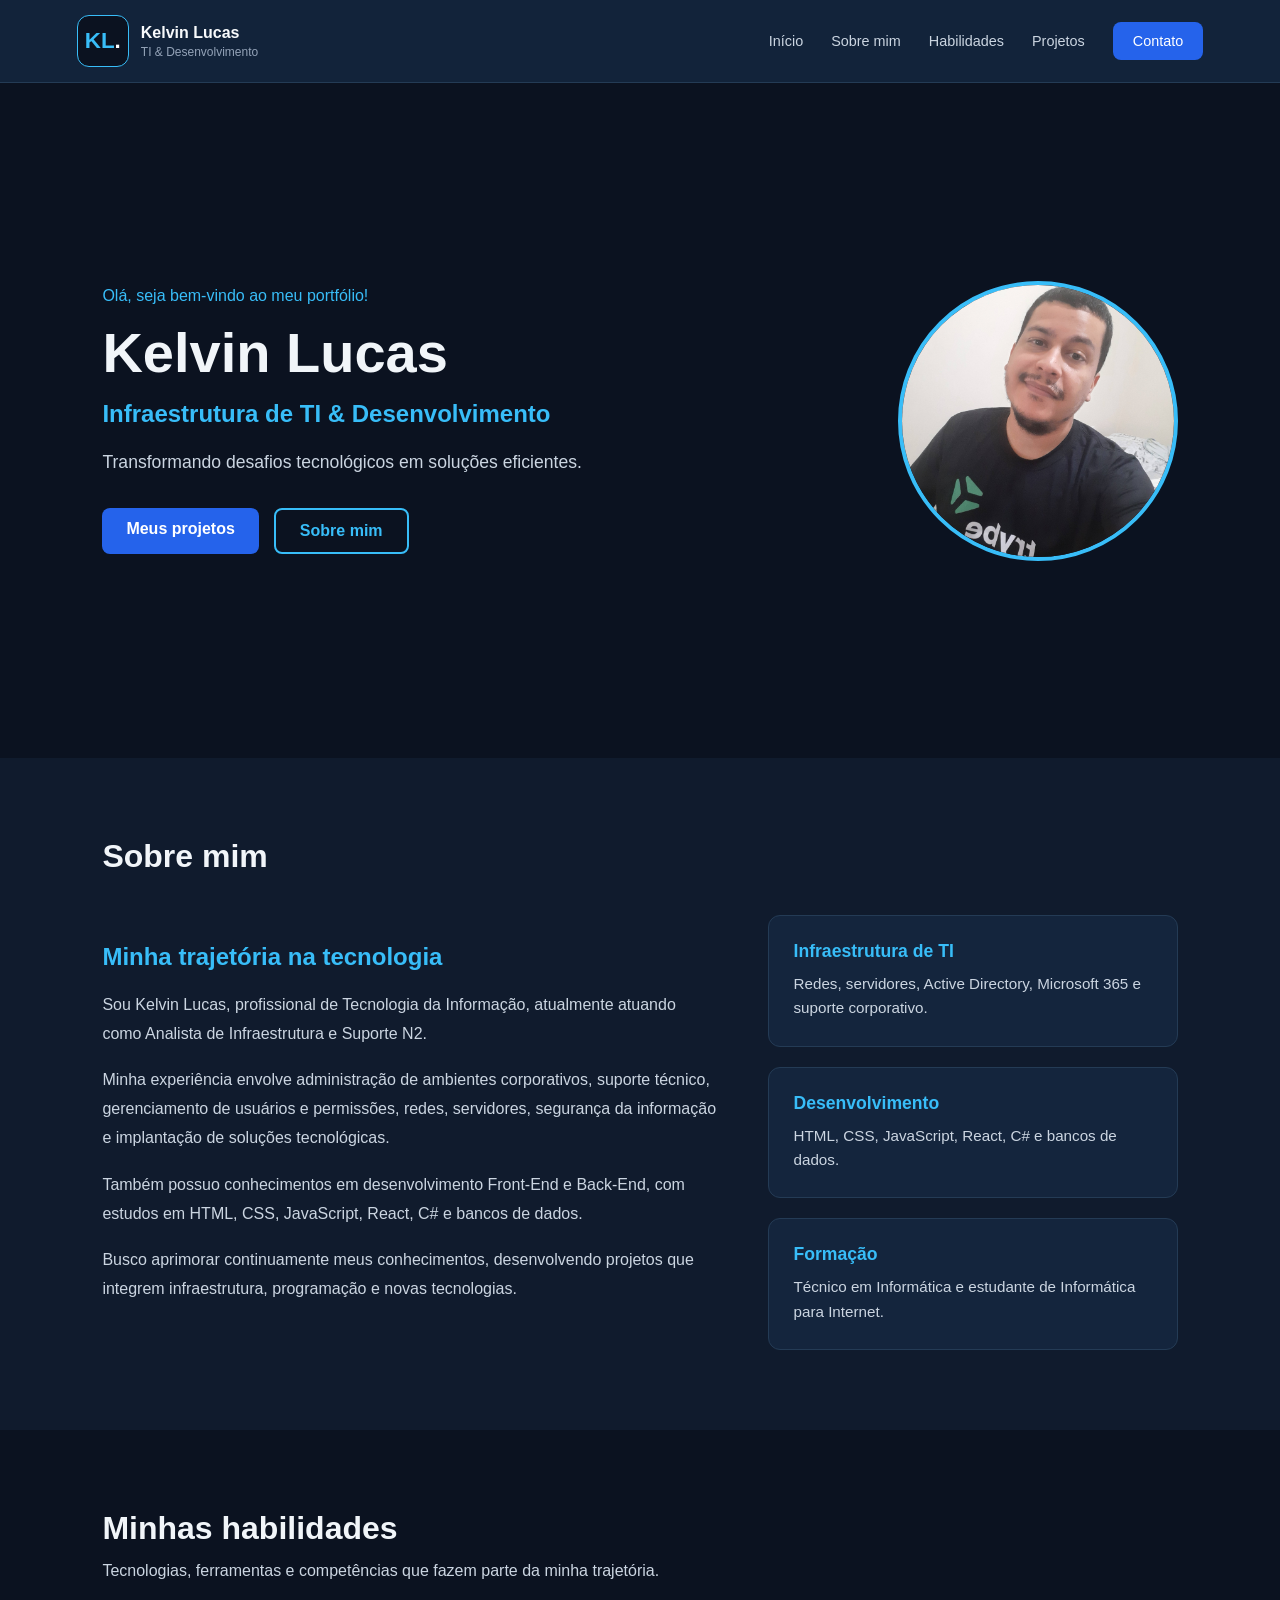
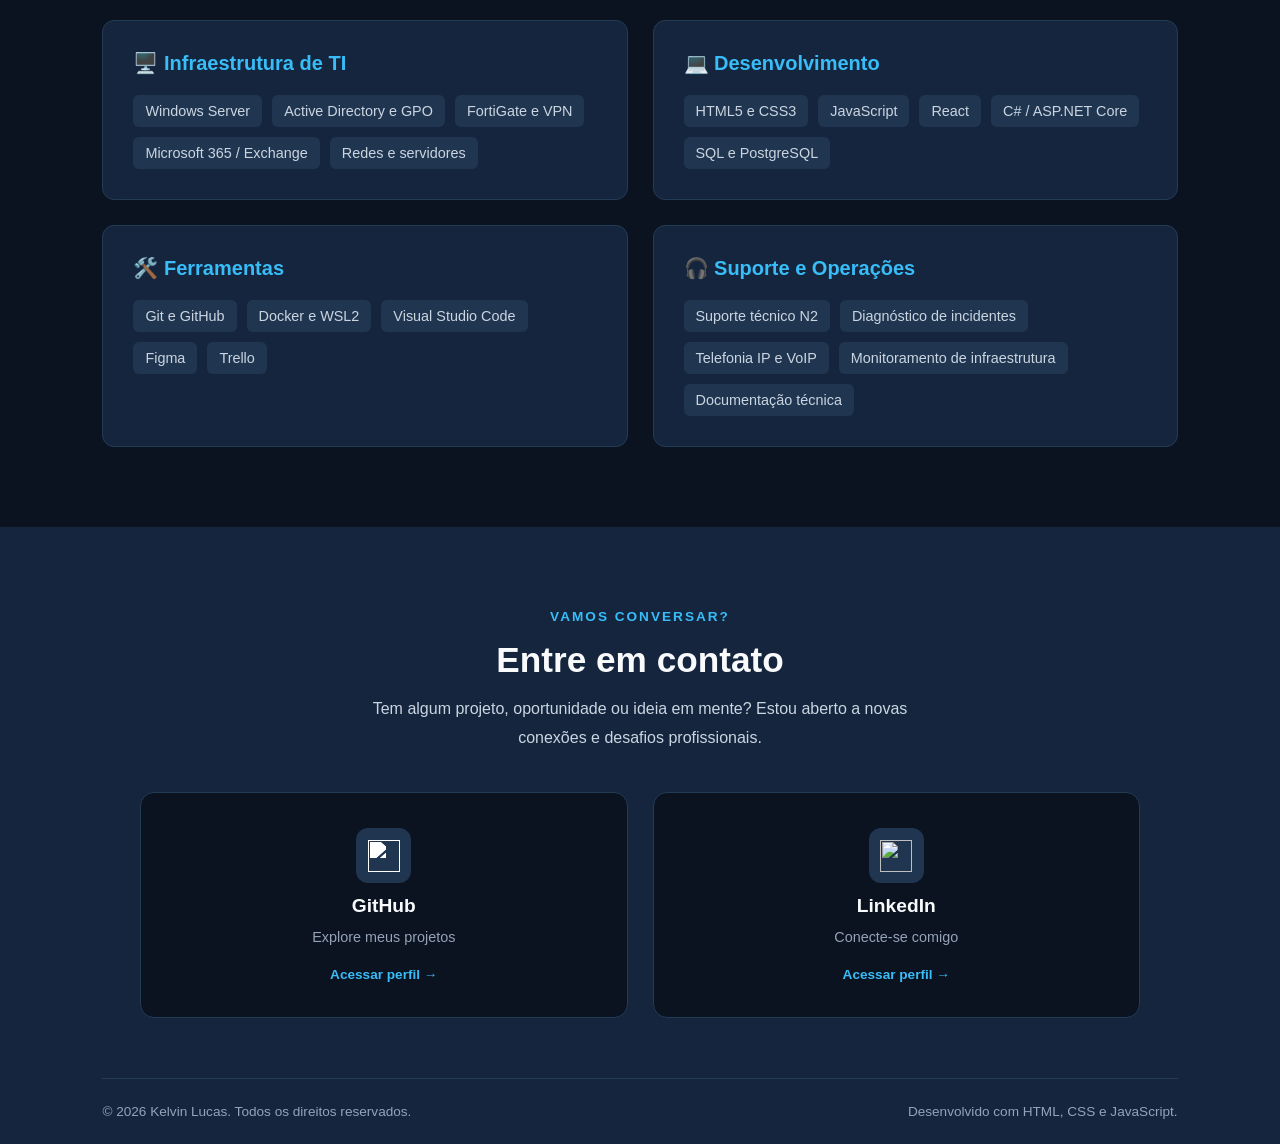
==== commit 552be9b2: "Adiciona melhorias responsivas" ====
--- a/index.html
+++ b/index.html
@@ -19,34 +19,56 @@
     <body>
 
         
+        
         <header class="header">
 
             <div class="header-container">
 
-                <a href="#inicio" class="logo" aria-label="Voltar ao início">
-
-                    <span class="logo-simbolo">KL<span>.</span></span>
+                <a href="#inicio" class="logo"
+                aria-label="Voltar ao início">
+
+                    <span class="logo-simbolo">
+                        KL<span>.</span>
+                    </span>
 
                     <div class="logo-texto">
                         <strong>Kelvin Lucas</strong>
                         <small>TI & Desenvolvimento</small>
                     </div>
-
                 </a>
 
-                <nav class="menu-navegacao" aria-label="Navegação principal">
+                <!-- BOTÃO MOBILE -->
+                <button class="menu-toggle"
+                        type="button"
+                        aria-label="Abrir menu"
+                        aria-expanded="false"
+                        aria-controls="menu-principal">
+
+                    <span></span>
+                    <span></span>
+                    <span></span>
+
+                </button>
+
+                <!-- NAVEGAÇÃO -->
+                <nav class="menu-navegacao"
+                    id="menu-principal"
+                    aria-label="Navegação principal">
 
                     <a href="#inicio">Início</a>
                     <a href="#sobre">Sobre mim</a>
                     <a href="#habilidades">Habilidades</a>
                     <a href="#projetos">Projetos</a>
-                    <a href="#contato" class="menu-contato">Contato</a>
+                    <a href="#contato" class="menu-contato">
+                        Contato
+                    </a>
 
                 </nav>
 
             </div>
 
         </header>
+
 
 
         <main>
@@ -313,5 +335,7 @@
 
         </footer>
 
+        <script src="js/script.js" defer></script>
+
     </body>
 </html>
--- a/css/estilo.css
+++ b/css/estilo.css
@@ -1,6 +1,9 @@
-/* =========================================
-   PORTFÓLIO KELVIN LUCAS - ESTILO GERAL
-========================================= */
+/* =====================================================
+   KELVIN LUCAS | PORTFÓLIO
+   CSS consolidado — identidade visual e responsividade
+===================================================== */
+
+/* 1. VARIÁVEIS E RESET */
 :root {
     --fundo: #0B1220;
     --fundo-alternativo: #101B2D;
@@ -10,189 +13,109 @@
     --botao: #2563EB;
     --texto: #F1F5F9;
     --texto-suave: #CBD5E1;
-}
-
-* {
-    margin: 0;
-    padding: 0;
-    box-sizing: border-box;
-}
-
+    --texto-discreto: #94A3B8;
+    --largura-maxima: 1100px;
+}
+
+*, *::before, *::after { box-sizing: border-box; }
+* { margin: 0; padding: 0; }
 html { scroll-behavior: smooth; }
-
 body {
+    min-width: 0;
+    min-height: 100vh;
+    display: flex;
+    flex-direction: column;
     font-family: Arial, sans-serif;
-    background-color: var(--fundo);
+    background: var(--fundo);
     color: var(--texto);
-    min-height: 100vh;
-    display: flex;
-    flex-direction: column;
-}
-
+}
+img, svg { max-width: 100%; }
 a { color: inherit; }
-
-
-/* =========================================
-   HEADER MODERNO
-========================================= */
-
+section, footer { scroll-margin-top: 100px; }
+
+/* 2. HEADER E NAVEGAÇÃO */
 .header {
     position: sticky;
     top: 0;
     z-index: 1000;
-
     width: 100%;
     padding: 15px 6%;
-
-    background-color: rgba(20, 37, 61, 0.92);
+    background: rgba(20, 37, 61, .95);
     backdrop-filter: blur(12px);
-
-    border-bottom: 1px solid #243B55;
-}
-
+    border-bottom: 1px solid var(--borda);
+}
 .header-container {
     max-width: 1200px;
     margin: 0 auto;
-
-    display: flex;
+    display: flex;
+    align-items: center;
     justify-content: space-between;
-    align-items: center;
     gap: 30px;
 }
-
-/* LOGOTIPO */
-
 .logo {
     display: flex;
     align-items: center;
     gap: 12px;
-
+    min-width: 0;
     text-decoration: none;
 }
-
 .logo-simbolo {
-    display: flex;
-    align-items: center;
-    justify-content: center;
-
     width: 52px;
     height: 52px;
-
-    background-color: #0B1220;
-    border: 1px solid #38BDF8;
+    flex-shrink: 0;
+    display: flex;
+    align-items: center;
+    justify-content: center;
+    background: var(--fundo);
+    border: 1px solid var(--destaque);
     border-radius: 12px;
-
-    color: #38BDF8;
+    color: var(--destaque);
     font-size: 1.4rem;
     font-weight: 800;
 }
-
-.logo-simbolo span {
-    color: white;
-}
-
-.logo-texto {
-    display: flex;
-    flex-direction: column;
-    gap: 3px;
-}
-
-.logo-texto strong {
-    color: #F8FAFC;
-    font-size: 1rem;
-}
-
-.logo-texto small {
-    color: #94A3B8;
-    font-size: 0.75rem;
-}
-
-/* MENU */
-
-.menu-navegacao {
-    display: flex;
-    align-items: center;
-    gap: 28px;
-}
-
+.logo-simbolo span { color: #fff; }
+.logo-texto { display: flex; flex-direction: column; gap: 3px; }
+.logo-texto strong { color: #F8FAFC; font-size: 1rem; }
+.logo-texto small { color: var(--texto-discreto); font-size: .75rem; }
+.menu-navegacao { display: flex; align-items: center; gap: 28px; }
 .menu-navegacao a {
-    color: #CBD5E1;
+    color: var(--texto-suave);
+    font-size: .9rem;
+    font-weight: 500;
     text-decoration: none;
-    font-size: 0.9rem;
-    font-weight: 500;
-
-    transition: color 0.3s ease;
-}
-
-.menu-navegacao a:hover {
-    color: #38BDF8;
-}
-
-/* BOTÃO CONTATO */
-
+    transition: color .3s ease;
+}
+.menu-navegacao a:hover { color: var(--destaque); }
 .menu-navegacao .menu-contato {
-    background-color: #2563EB;
-    color: white;
-
     padding: 11px 20px;
     border-radius: 8px;
-
-    transition: background-color 0.3s ease,
-                transform 0.3s ease;
-}
-
+    background: var(--botao);
+    color: #fff;
+    transition: background .3s ease, transform .3s ease;
+}
 .menu-navegacao .menu-contato:hover {
-    background-color: #1D4ED8;
-    color: white;
+    background: #1D4ED8;
+    color: #fff;
     transform: translateY(-2px);
 }
-
-/* RESPONSIVIDADE */
-
-@media (max-width: 768px) {
-
-    .header {
-        padding: 12px 5%;
-    }
-
-    .header-container {
-        flex-direction: column;
-        gap: 15px;
-    }
-
-    .menu-navegacao {
-        justify-content: center;
-        flex-wrap: wrap;
-        gap: 12px 18px;
-    }
-
-    .menu-navegacao a {
-        font-size: 0.85rem;
-    }
-
-    .logo-simbolo {
-        width: 44px;
-        height: 44px;
-    }
-
-}
-
-/* COMPENSAÇÃO PARA HEADER FIXO */
-
-section,
-footer {
-    scroll-margin-top: 110px;
-}
-
-@media (max-width: 768px) {
-    section,
-    footer {
-        scroll-margin-top: 180px;
-    }
-}
-
-
-/* ETAPA 2.1 - APRESENTAÇÃO INICIAL */
+.menu-toggle {
+    display: none;
+    padding: 10px;
+    background: transparent;
+    border: 0;
+    cursor: pointer;
+}
+.menu-toggle span {
+    display: block;
+    width: 25px;
+    height: 3px;
+    margin: 5px 0;
+    border-radius: 3px;
+    background: var(--destaque);
+    transition: transform .3s ease, opacity .3s ease;
+}
+
+/* 3. APRESENTAÇÃO INICIAL */
 .inicio {
     min-height: 75vh;
     display: flex;
@@ -200,319 +123,300 @@
     justify-content: center;
     padding: 60px 8%;
 }
-
 .inicio-conteudo {
     width: 100%;
-    max-width: 1100px;
+    max-width: var(--largura-maxima);
     display: flex;
     align-items: center;
     justify-content: space-between;
     gap: 50px;
 }
-
-.inicio-texto {
-    flex: 1;
-    min-width: 0;
-    text-align: left;
-}
-
+.inicio-texto { flex: 1; min-width: 0; text-align: left; }
 .saudacao { color: var(--destaque); font-size: 1rem; }
-
-.inicio-texto h2 {
-    font-size: 3.5rem;
-    color: var(--texto);
-    margin: 15px 0;
-}
-
-.inicio-texto h3 {
-    font-size: 1.5rem;
-    color: var(--destaque);
-    margin-bottom: 20px;
-}
-
-.inicio-texto p { color: var(--texto-suave); font-size: 1.1rem; }
-
-.inicio-botoes {
-    display: flex;
-    flex-wrap: wrap;
-    gap: 15px;
-    margin-top: 30px;
-}
-
+.inicio-texto h2 { margin: 15px 0; font-size: 3.5rem; }
+.inicio-texto h3 { margin-bottom: 20px; color: var(--destaque); font-size: 1.5rem; }
+.inicio-texto p { color: var(--texto-suave); font-size: 1.1rem; line-height: 1.7; }
+.inicio-botoes { display: flex; flex-wrap: wrap; gap: 15px; margin-top: 30px; }
 .inicio-botoes a {
     display: inline-block;
     padding: 12px 24px;
     border-radius: 8px;
+    font-weight: bold;
     text-decoration: none;
-    font-weight: bold;
-    transition: transform .3s ease, background-color .3s ease;
-}
-
-.btn-primario { background-color: var(--botao); color: white; }
+    transition: transform .3s ease, background .3s ease;
+}
+.btn-primario { background: var(--botao); color: #fff; }
 .btn-secundario { border: 2px solid var(--destaque); color: var(--destaque); }
 .inicio-botoes a:hover { transform: translateY(-3px); }
-
+.inicio-imagem { flex-shrink: 0; }
 .inicio-imagem img {
     display: block;
     width: 280px;
     height: 280px;
-    border-radius: 50%;
+    max-width: 100%;
     object-fit: cover;
     border: 4px solid var(--destaque);
-}
-
-/* Compatibilidade com foto da estrutura anterior */
+    border-radius: 50%;
+}
 .foto-perfil {
     width: 160px;
     height: 160px;
+    margin-bottom: 20px;
     object-fit: cover;
     border-radius: 50%;
-    margin-bottom: 20px;
-}
-
-/* ETAPA 2.2 - SOBRE MIM */
-.sobre { background-color: var(--fundo-alternativo); padding: 80px 8%; }
-.sobre-container { max-width: 1100px; margin: 0 auto; }
-.sobre-container h2 { font-size: 2rem; margin-bottom: 40px; }
-
+}
+
+/* 4. SOBRE MIM */
+.sobre { padding: 80px 8%; background: var(--fundo-alternativo); }
+.sobre-container { max-width: var(--largura-maxima); margin: 0 auto; }
+.sobre-container h2 { margin-bottom: 40px; font-size: 2rem; }
 .sobre-conteudo {
     display: grid;
     grid-template-columns: minmax(0, 1.5fr) minmax(0, 1fr);
+    align-items: center;
     gap: 50px;
-    align-items: center;
-}
-
+}
+.sobre-texto, .sobre-cards { min-width: 0; }
 .sobre-texto { text-align: left; }
-.sobre-texto h3 { color: var(--destaque); font-size: 1.5rem; margin-bottom: 20px; }
-.sobre-texto p { color: var(--texto-suave); line-height: 1.8; margin-bottom: 18px; }
-
+.sobre-texto h3 { margin-bottom: 20px; color: var(--destaque); font-size: 1.5rem; }
+.sobre-texto p { margin-bottom: 18px; color: var(--texto-suave); line-height: 1.8; }
 .sobre-cards { display: flex; flex-direction: column; gap: 20px; }
-
 .sobre-card {
-    background-color: var(--superficie);
+    min-width: 0;
     padding: 25px;
+    border: 1px solid var(--borda);
     border-radius: 12px;
-    border: 1px solid var(--borda);
+    background: var(--superficie);
     text-align: left;
     transition: transform .3s ease, border-color .3s ease;
 }
-
 .sobre-card:hover { transform: translateY(-5px); border-color: var(--destaque); }
-.sobre-card h4 { color: var(--destaque); margin-bottom: 10px; font-size: 1.1rem; }
-.sobre-card p { color: var(--texto-suave); font-size: .95rem; line-height: 1.6; }
-
-/* ETAPA 3 - HABILIDADES TÉCNICAS */
-.habilidades { background-color: var(--fundo); padding: 80px 8%; }
-.habilidades-container { max-width: 1100px; margin: 0 auto; }
-.habilidades-container h2 { font-size: 2rem; margin-bottom: 15px; }
-.habilidades-descricao { color: var(--texto-suave); margin-bottom: 40px; }
-
+.sobre-card h4 { margin-bottom: 10px; color: var(--destaque); font-size: 1.1rem; overflow-wrap: break-word; }
+.sobre-card p { color: var(--texto-suave); font-size: .95rem; line-height: 1.6; overflow-wrap: break-word; }
+
+/* 5. HABILIDADES */
+.habilidades { padding: 80px 8%; background: var(--fundo); }
+.habilidades-container { max-width: var(--largura-maxima); margin: 0 auto; }
+.habilidades-container h2 { margin-bottom: 15px; font-size: 2rem; }
+.habilidades-descricao { margin-bottom: 40px; color: var(--texto-suave); }
 .habilidades-grid {
     display: grid;
     grid-template-columns: repeat(2, minmax(0, 1fr));
     gap: 25px;
 }
-
 .habilidade-card {
-    background-color: var(--superficie);
+    min-width: 0;
+    padding: 30px;
     border: 1px solid var(--borda);
     border-radius: 12px;
-    padding: 30px;
+    background: var(--superficie);
     text-align: left;
     transition: transform .3s ease, border-color .3s ease, box-shadow .3s ease;
 }
-
 .habilidade-card:hover {
     transform: translateY(-6px);
     border-color: var(--destaque);
     box-shadow: 0 8px 25px rgba(56, 189, 248, .12);
 }
-
-.habilidade-card h3 { color: var(--destaque); font-size: 1.25rem; margin-bottom: 20px; }
-
+.habilidade-card h3 { margin-bottom: 20px; color: var(--destaque); font-size: 1.25rem; }
 .habilidade-lista { display: flex; flex-wrap: wrap; gap: 10px; list-style: none; }
 .habilidade-lista li {
-    background-color: #203650;
-    color: var(--texto-suave);
     padding: 8px 12px;
     border-radius: 6px;
+    background: #203650;
+    color: var(--texto-suave);
     font-size: .9rem;
-}
-
-
-/* =========================================
-   CONTATO E RODAPÉ
-========================================= */
-
-.footer {
-    background-color: #14253D;
-    padding: 80px 8% 25px;
-    text-align: center;
-}
-
-.contato-container {
-    max-width: 1000px;
-    margin: 0 auto;
-}
-
+    overflow-wrap: anywhere;
+}
+
+/* 6. CONTATO E RODAPÉ */
+.footer { padding: 80px 8% 25px; background: var(--superficie); text-align: center; }
+.contato-container { max-width: 1000px; margin: 0 auto; }
 .contato-subtitulo {
-    color: #38BDF8;
-    font-size: 0.85rem;
+    color: var(--destaque);
+    font-size: .85rem;
     font-weight: bold;
     letter-spacing: 2px;
 }
-
-.contato-container h2 {
-    color: #F8FAFC;
-    font-size: 2.2rem;
-    margin: 15px 0;
-}
-
+.contato-container h2 { margin: 15px 0; color: #F8FAFC; font-size: 2.2rem; }
 .contato-descricao {
-    color: #CBD5E1;
     max-width: 600px;
     margin: 0 auto 40px;
+    color: var(--texto-suave);
     line-height: 1.8;
 }
-
-/* CARDS DE CONTATO */
-
 .contato-grid {
     display: grid;
     grid-template-columns: repeat(2, minmax(0, 1fr));
     gap: 25px;
     margin-bottom: 60px;
 }
-
 .contato-card {
+    min-width: 0;
     display: flex;
     flex-direction: column;
     align-items: center;
     gap: 12px;
-
-    background-color: #0B1220;
-    border: 1px solid #243B55;
+    padding: 35px 20px;
+    border: 1px solid var(--borda);
     border-radius: 14px;
-
-    padding: 35px 20px;
+    background: var(--fundo);
     text-decoration: none;
-
-    transition: transform 0.3s ease,
-                border-color 0.3s ease,
-                box-shadow 0.3s ease;
-}
-
+    cursor: pointer;
+    overflow-wrap: anywhere;
+    transition: transform .3s ease, border-color .3s ease, box-shadow .3s ease;
+}
 .contato-card:hover {
     transform: translateY(-6px);
-    border-color: #38BDF8;
-    box-shadow: 0 8px 25px rgba(56, 189, 248, 0.12);
-}
-
+    border-color: var(--destaque);
+    box-shadow: 0 8px 25px rgba(56, 189, 248, .12);
+}
+.contato-card:focus-visible { outline: 2px solid var(--destaque); outline-offset: 4px; }
 .contato-icone {
     width: 55px;
     height: 55px;
-
     display: flex;
     align-items: center;
     justify-content: center;
-
-    background-color: #203650;
     border-radius: 12px;
-
-    color: #38BDF8;
+    background: #203650;
+    color: var(--destaque);
     font-size: 1.5rem;
     font-weight: bold;
 }
-
-.contato-card h3 {
-    color: #F8FAFC;
-    font-size: 1.2rem;
-}
-
-.contato-card p {
-    color: #94A3B8;
-    font-size: 0.9rem;
-}
-
-.contato-link {
-    color: #38BDF8;
-    font-size: 0.85rem;
-    font-weight: bold;
-    margin-top: 10px;
-}
-
-/* RODAPÉ INFERIOR */
-
-.footer-bottom {
-    max-width: 1200px;
-    margin: 0 auto;
-
-    padding-top: 25px;
-    border-top: 1px solid #243B55;
-
-    display: flex;
-    justify-content: space-between;
-    align-items: center;
-    gap: 15px;
-}
-
-.footer-bottom p {
-    color: #94A3B8;
-    font-size: 0.85rem;
-}
-
-/* RESPONSIVIDADE */
-
-@media (max-width: 768px) {
-
-    .footer {
-        padding: 60px 6% 25px;
-    }
-
-    .contato-grid {
-        grid-template-columns: 1fr;
-        gap: 15px;
-    }
-
-    .footer-bottom {
-        flex-direction: column;
-        text-align: center;
-    }
-
-    .contato-container h2 {
-        font-size: 1.8rem;
-    }
-}
-
-/* ÍCONES DAS REDES SOCIAIS */
-
 .contato-icone img {
     width: 32px;
     height: 32px;
     object-fit: contain;
-    transition: transform 0.3s ease;
-}
-
-/* O ícone original do GitHub é preto.
-   Este filtro o torna branco no tema escuro. */
-
-.icone-github {
-    filter: brightness(0) invert(1);
-}
-
-/* EFEITO AO PASSAR O MOUSE */
-
-.contato-card {
-    cursor: pointer;
-}
-
-.contato-card:hover .contato-icone img {
-    transform: scale(1.15);
-}
-
-/* ACESSIBILIDADE PARA TECLADO */
-
-.contato-card:focus-visible {
-    outline: 2px solid #38BDF8;
-    outline-offset: 4px;
-}+    transition: transform .3s ease;
+}
+.icone-github { filter: brightness(0) invert(1); }
+.contato-card:hover .contato-icone img { transform: scale(1.15); }
+.contato-card h3 { color: #F8FAFC; font-size: 1.2rem; }
+.contato-card p { color: var(--texto-discreto); font-size: .9rem; }
+.contato-link { margin-top: 10px; color: var(--destaque); font-size: .85rem; font-weight: bold; }
+.footer-bottom {
+    max-width: 1200px;
+    margin: 0 auto;
+    padding-top: 25px;
+    display: flex;
+    align-items: center;
+    justify-content: space-between;
+    gap: 15px;
+    border-top: 1px solid var(--borda);
+}
+.footer-bottom p { color: var(--texto-discreto); font-size: .85rem; }
+
+/* 7. TABLETS */
+@media (min-width: 769px) and (max-width: 1024px) {
+    .inicio { min-height: 65vh; padding: 60px 5%; }
+    .inicio-conteudo { gap: 30px; }
+    .inicio-texto h2 { font-size: 2.8rem; }
+    .inicio-texto h3 { font-size: 1.3rem; }
+    .inicio-imagem img { width: 230px; height: 230px; }
+    .sobre, .habilidades { padding: 65px 5%; }
+    .sobre-conteudo { gap: 30px; }
+    .sobre-cards, .habilidades-grid, .contato-grid { gap: 20px; }
+}
+
+/* 8. CELULARES */
+@media (max-width: 768px) {
+    section, footer { scroll-margin-top: 90px; }
+
+    /* Header compacto e menu hambúrguer */
+    .header { padding: 12px 5%; }
+    .header-container { flex-direction: row; gap: 10px; }
+    .logo-simbolo { width: 44px; height: 44px; }
+    .logo-texto strong { font-size: .9rem; }
+    .logo-texto small { font-size: .7rem; }
+    .menu-toggle { display: block; flex-shrink: 0; }
+    .menu-navegacao {
+        display: none;
+        position: absolute;
+        top: 100%;
+        left: 0;
+        width: 100%;
+        padding: 20px;
+        flex-direction: column;
+        align-items: stretch;
+        gap: 10px;
+        background: var(--superficie);
+        border-bottom: 1px solid var(--borda);
+        box-shadow: 0 12px 20px rgba(0, 0, 0, .3);
+    }
+    .menu-navegacao.ativo { display: flex; }
+    .menu-navegacao a { display: block; padding: 12px; border-radius: 8px; text-align: center; }
+    .menu-navegacao a:hover { background: #203650; }
+    .menu-navegacao .menu-contato { text-align: center; }
+    .menu-toggle.ativo span:nth-child(1) { transform: translateY(8px) rotate(45deg); }
+    .menu-toggle.ativo span:nth-child(2) { opacity: 0; }
+    .menu-toggle.ativo span:nth-child(3) { transform: translateY(-8px) rotate(-45deg); }
+
+    /* Hero: foto acima do texto */
+    .inicio { min-height: auto; padding: 45px 6% 60px; }
+    .inicio-conteudo { flex-direction: column-reverse; justify-content: center; gap: 30px; }
+    .inicio-imagem { width: 100%; display: flex; justify-content: center; }
+    .inicio-imagem img {
+        width: 180px;
+        height: 180px;
+        border-width: 3px;
+        box-shadow: 0 0 25px rgba(56, 189, 248, .15);
+    }
+    .inicio-texto { width: 100%; text-align: center; }
+    .saudacao { display: block; font-size: .85rem; line-height: 1.5; }
+    .inicio-texto h2 { margin: 15px 0; font-size: clamp(2rem, 8vw, 2.7rem); line-height: 1.15; }
+    .inicio-texto h3 { margin-bottom: 15px; font-size: 1.2rem; line-height: 1.5; }
+    .inicio-texto p { max-width: 450px; margin: 0 auto; font-size: 1rem; }
+    .inicio-botoes { width: 100%; max-width: 360px; margin: 30px auto 0; flex-direction: column; gap: 12px; }
+    .inicio-botoes a { display: block; width: 100%; padding: 14px 20px; text-align: center; }
+
+    /* Sobre: uma coluna para texto e cards */
+    .sobre { padding: 55px 6%; }
+    .sobre-container { width: 100%; }
+    .sobre-container h2 { margin-bottom: 25px; font-size: clamp(1.6rem, 6vw, 2rem); line-height: 1.3; }
+    .sobre-conteudo { grid-template-columns: minmax(0, 1fr); gap: 28px; align-items: stretch; }
+    .sobre-texto, .sobre-cards { width: 100%; min-width: 0; }
+    .sobre-texto h3 { font-size: 1.4rem; line-height: 1.35; }
+    .sobre-texto p { font-size: .95rem; line-height: 1.75; }
+    .sobre-cards { gap: 15px; }
+    .sobre-card { width: 100%; padding: 22px; }
+
+    /* Habilidades: uma coluna, sem texto espremido */
+    .habilidades { padding: 55px 6%; }
+    .habilidades-container { width: 100%; }
+    .habilidades-container h2 { font-size: clamp(1.6rem, 6vw, 2rem); }
+    .habilidades-grid { grid-template-columns: minmax(0, 1fr); gap: 16px; }
+    .habilidade-card { width: 100%; padding: 22px; }
+    .habilidade-card h3 { font-size: 1.1rem; }
+    .habilidade-lista { gap: 8px; }
+
+    /* Contato e rodapé */
+    .footer { padding: 60px 6% 25px; }
+    .contato-container { width: 100%; }
+    .contato-container h2 { font-size: 1.8rem; }
+    .contato-grid { grid-template-columns: minmax(0, 1fr); gap: 16px; }
+    .contato-card { width: 100%; padding: 25px 20px; }
+    .footer-bottom { flex-direction: column; text-align: center; }
+}
+
+/* 9. CELULARES MUITO PEQUENOS */
+@media (max-width: 360px) {
+    .logo { gap: 8px; }
+    .logo-texto strong { font-size: .8rem; }
+    .logo-texto small { font-size: .65rem; }
+    .inicio { padding: 35px 5% 50px; }
+    .inicio-imagem img { width: 150px; height: 150px; }
+    .inicio-texto h2 { font-size: 1.9rem; }
+    .inicio-texto h3 { font-size: 1.05rem; }
+    .sobre, .habilidades { padding: 45px 5%; }
+    .sobre-card, .habilidade-card, .contato-card { padding: 18px; }
+}
+
+/* 10. ACESSIBILIDADE */
+@media (prefers-reduced-motion: reduce) {
+    html { scroll-behavior: auto; }
+    *, *::before, *::after {
+        animation-duration: .01ms !important;
+        transition-duration: .01ms !important;
+    }
+}
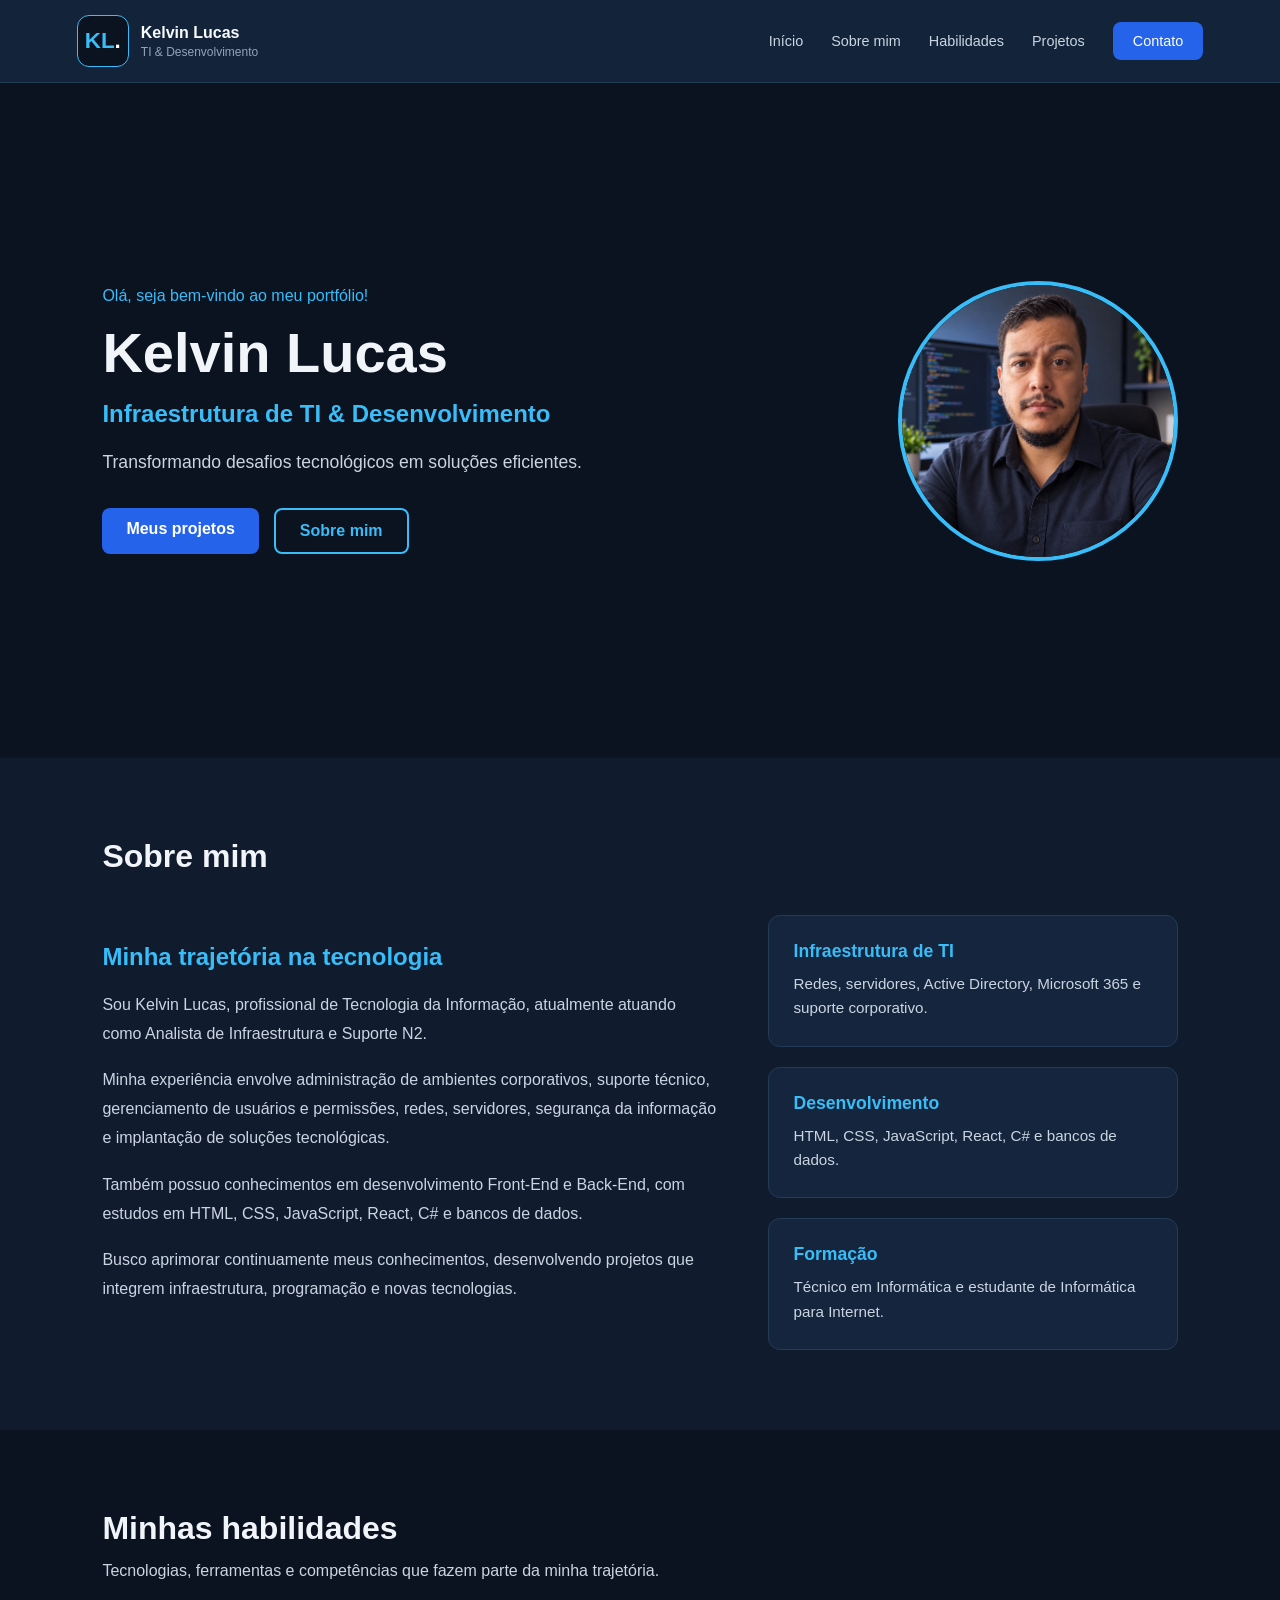
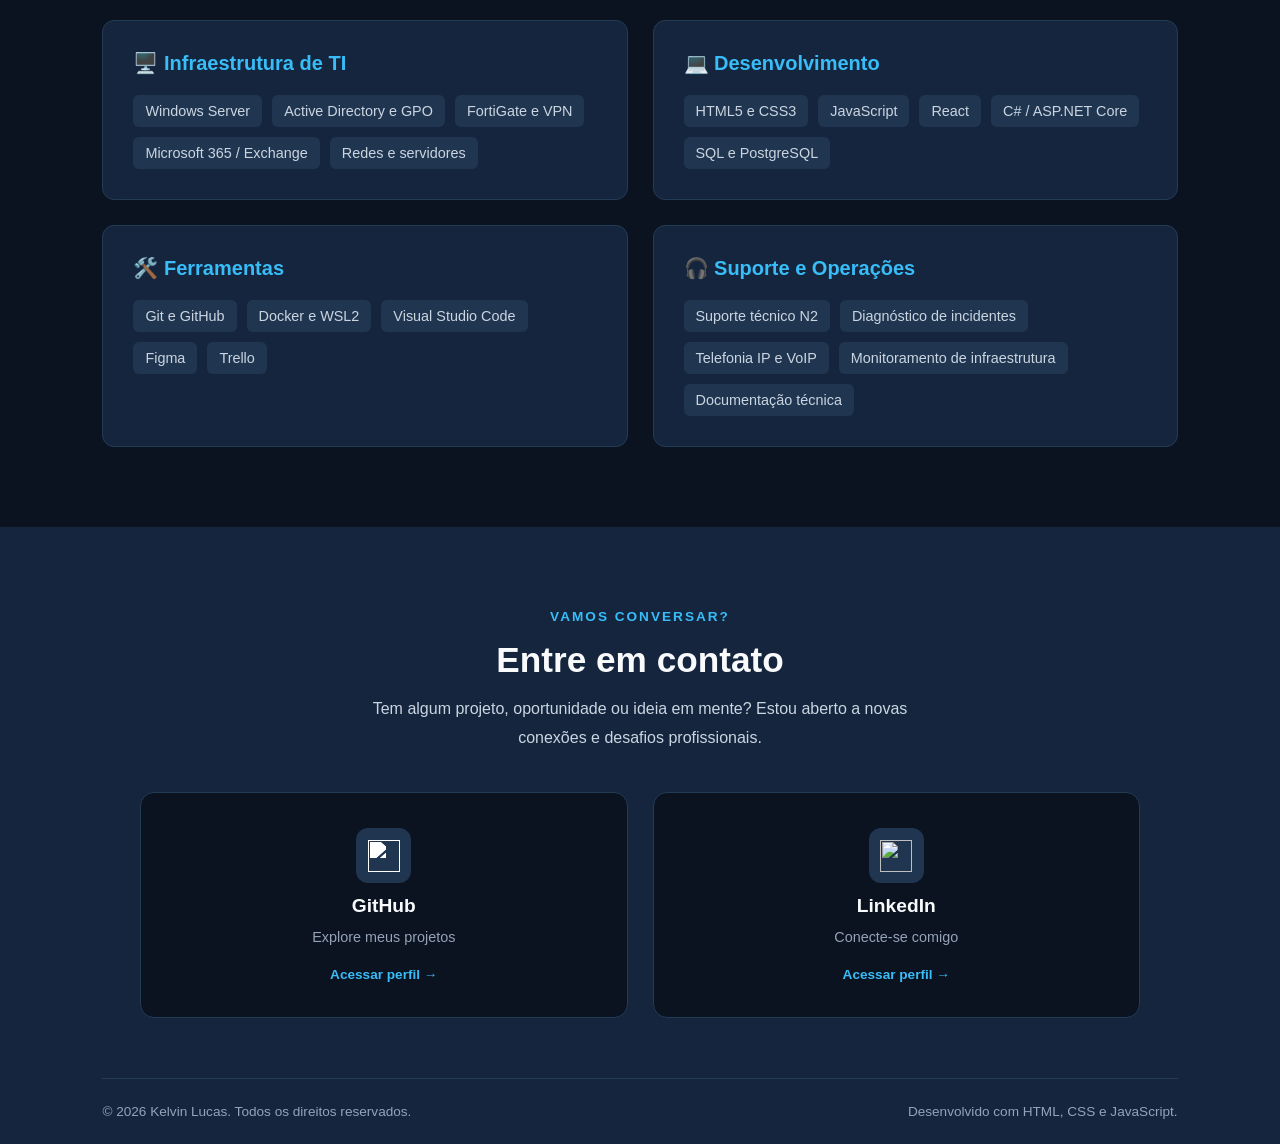
==== commit f2ed98be: "Adiciona melhorias responsivas" ====
--- a/index.html
+++ b/index.html
@@ -107,7 +107,7 @@
 
                     <div class="inicio-imagem">
                         <img
-                            src="imagens/foto-perfil.jpg"
+                            src="imagens/foto-perfil.png"
                             alt="Foto de Kelvin Lucas"
                         >
                     </div>
